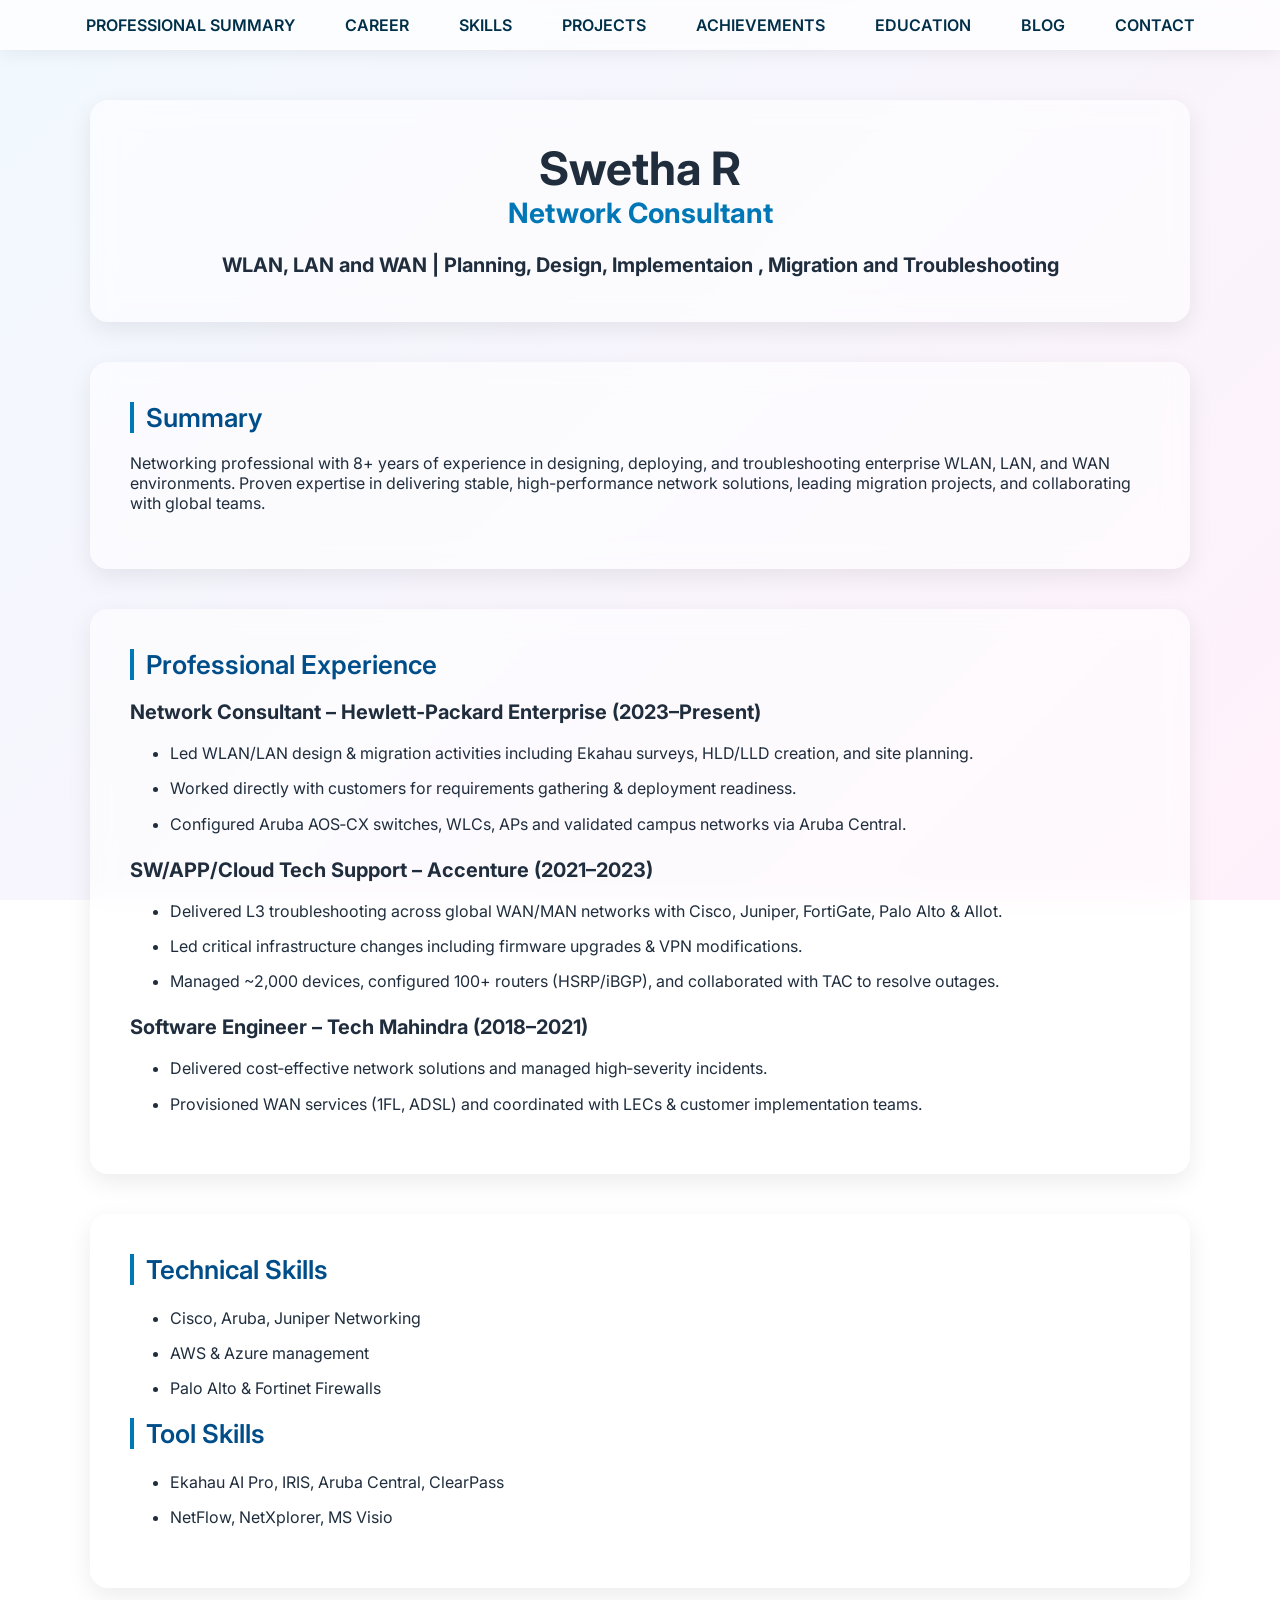
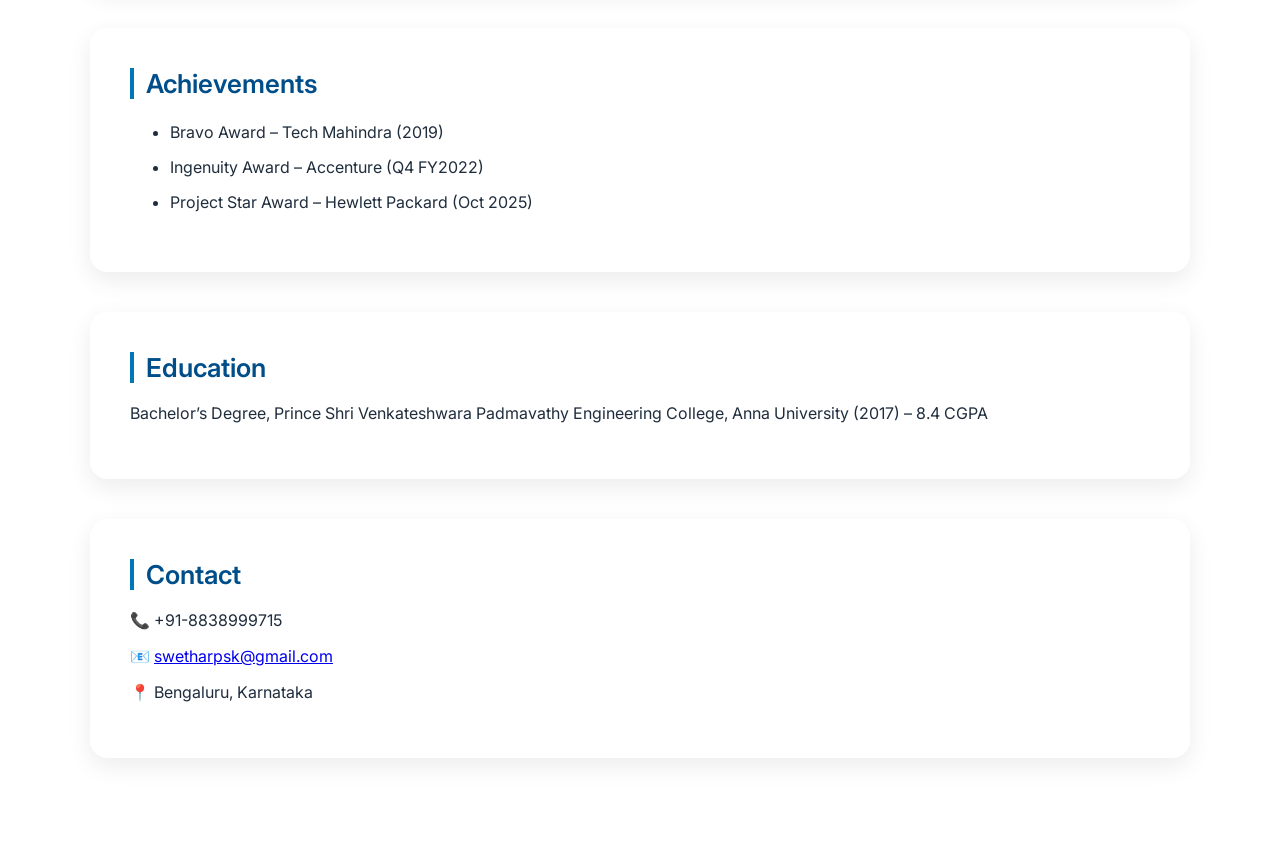
==== index.html @ f4d1d2a9 "Update index.html" ====
<!DOCTYPE html>
<html lang="en">
<head>
    <meta charset="UTF-8">
    <meta name="viewport" content="width=device-width, initial-scale=1.0">
    <title>Swetha R | Network Consultant</title>

    <style>
        @import url('https://fonts.googleapis.com/css2?family=Inter:wght@300;400;600;700&display=swap');

        body {
            margin: 0;
            font-family: 'Inter', sans-serif;
            color: #1f2d3d;
            background:
                linear-gradient(135deg, rgba(240,248,255,0.92), rgba(255,240,250,0.92)),
                url("https://cdn.cs.1worldsync.com/syndication/feeds/hp-ent/inline-content/35/1/B/1B7D9059DB24ADA10C68CAE31B0C0A22C0EBA05C_feature.jpg");
            background-size: cover;
            background-position: center;
            background-attachment: fixed;
        }

       /* NAVIGATION BAR */
        nav {
            position: sticky;
            top: 0;
            background: rgba(255,255,255,0.7);
            backdrop-filter: blur(12px);
            display: flex;
            justify-content: center;
            padding: 15px 0;
            box-shadow: 0 2px 20px rgba(0,0,0,0.08);
            z-index: 999;
        }

        nav a {
            margin: 0 25px;
            text-decoration: none;
            font-weight: 600;
            color: #003049;
            font-size: 16px;
            transition: 0.2s ease;
        }

        nav a:hover {
            color: #0077b6;
        }

        .wrapper {
            max-width: 1100px;
            margin: auto;
            padding: 50px 20px;
        }

        .card {
            background: rgba(255, 255, 255, 0.55);
            backdrop-filter: blur(12px);
            -webkit-backdrop-filter: blur(12px);
            border-radius: 18px;
            padding: 40px;
            margin-bottom: 40px;
            box-shadow: 0 8px 25px rgba(0,0,0,0.08);
            transition: 0.25s ease;
        }

        .card:hover {
            transform: translateY(-4px);
            box-shadow: 0 15px 35px rgba(0,0,0,0.12);
        }

        h1 {
            font-size: 46px;
            margin: 0;
            font-weight: 700;
        }

        h2 {
            font-size: 28px;
            margin-top: 0;
            color: #0077b6;
        }

        h3 {
            margin-bottom: 5px;
            font-size: 20px;
        }

        .section-title {
            font-size: 26px;
            font-weight: 600;
            color: #004e89;
            border-left: 4px solid #0077b6;
            padding-left: 12px;
            margin-bottom: 20px;
        }

        ul li {
            line-height: 1.7;
            margin-bottom: 8px;
        }

        .grid-2 {
            display: grid;
            grid-template-columns: 1fr 1fr;
            gap: 40px;
        }

        @media (max-width: 900px) {
            .grid-2 {
                grid-template-columns: 1fr;
            }

            h1 {
                font-size: 38px;
            }
        }
    </style>
</head>

<body>
    
    <!-- TOP NAVIGATION -->
<nav>
<a href="#about">PROFESSIONAL SUMMARY</a>
<a href="#career">CAREER</a>
<a href="#skills">SKILLS</a>
<a href="#projects">PROJECTS</a>
<a href="#achievements">ACHIEVEMENTS</a>
<a href="#education">EDUCATION</a>
<a href="#blog">BLOG</a>
<a href="#contact">CONTACT</a>
</nav>

    <div class="wrapper">

        <!-- HEADER CARD -->
        <div class="card" style="text-align:center">
            <h1>Swetha R</h1>
            <h2>Network Consultant</h2>
            <h3>WLAN, LAN and WAN | Planning, Design, Implementaion , Migration and Troubleshooting</h3>
        </div>

            <div class="card" id="about">
            <div class="section-title">Summary</div>
                <p>
                    Networking professional with 8+ years of experience in designing, deploying,
                    and troubleshooting enterprise WLAN, LAN, and WAN environments.
                    Proven expertise in delivering stable, high-performance network solutions,
                    leading migration projects, and collaborating with global teams.
                </p>

            </div>

           <div class="card" id="career">
                <div class="section-title">Professional Experience</div>

                <h3>Network Consultant – Hewlett-Packard Enterprise (2023–Present)</h3>
                <ul>
                    <li>Led WLAN/LAN design & migration activities including Ekahau surveys, HLD/LLD creation, and site planning.</li>
                    <li>Worked directly with customers for requirements gathering & deployment readiness.</li>
                    <li>Configured Aruba AOS‑CX switches, WLCs, APs and validated campus networks via Aruba Central.</li>

                </ul>

                <h3>SW/APP/Cloud Tech Support – Accenture (2021–2023)</h3>
                <ul>
                    <li>Delivered L3 troubleshooting across global WAN/MAN networks with Cisco, Juniper, FortiGate, Palo Alto & Allot.</li>
                    <li>Led critical infrastructure changes including firmware upgrades & VPN modifications.</li>
                    <li>Managed ~2,000 devices, configured 100+ routers (HSRP/iBGP), and collaborated with TAC to resolve outages.</li>
                </ul>

                </ul>

                <h3>Software Engineer – Tech Mahindra (2018–2021)</h3>
                <ul>
                    <li>Delivered cost‑effective network solutions and managed high‑severity incidents.</li>
                    <li>Provisioned WAN services (1FL, ADSL) and coordinated with LECs & customer implementation teams.</li>

                </ul>
            </div>

          <div class="card" id="skills">
            <div class="section-title">Technical Skills</div>
                <ul>
                    <li>Cisco, Aruba, Juniper Networking</li>
                    <li>AWS & Azure management</li>
                    <li>Palo Alto & Fortinet Firewalls</li>
                </ul>
              <div class="section-title">Tool Skills</div>
                <ul>
                    <li>Ekahau AI Pro, IRIS, Aruba Central, ClearPass</li>
                    <li>NetFlow, NetXplorer, MS Visio</l
                </ul>
            </div>

<!-- Achievements -->
           <div class="card" id="achievements">
                <div class="section-title">Achievements</div>
                <ul>
                    <li>Bravo Award – Tech Mahindra (2019)</li>
                    <li>Ingenuity Award – Accenture (Q4 FY2022)</li>
                    <li>Project Star Award – Hewlett Packard (Oct 2025)</li>
                </ul>
            </div>

<!-- Education -->
            <div class="card" id="education">
                <div class="section-title">Education</div>
                <p>Bachelor’s Degree, Prince Shri Venkateshwara Padmavathy Engineering College, Anna University (2017) – 8.4 CGPA</p>
            </div>

           <div class="card" id="contact">
                <div class="section-title">Contact</div>
                <p>📞 +91-8838999715</p>
                <p>📧 <a href="mailto:swetharpsk@gmail.com">swetharpsk@gmail.com</a></p>
                <p>📍 Bengaluru, Karnataka</p>
            </div>

        </div>
    </div>
</body>
</html>
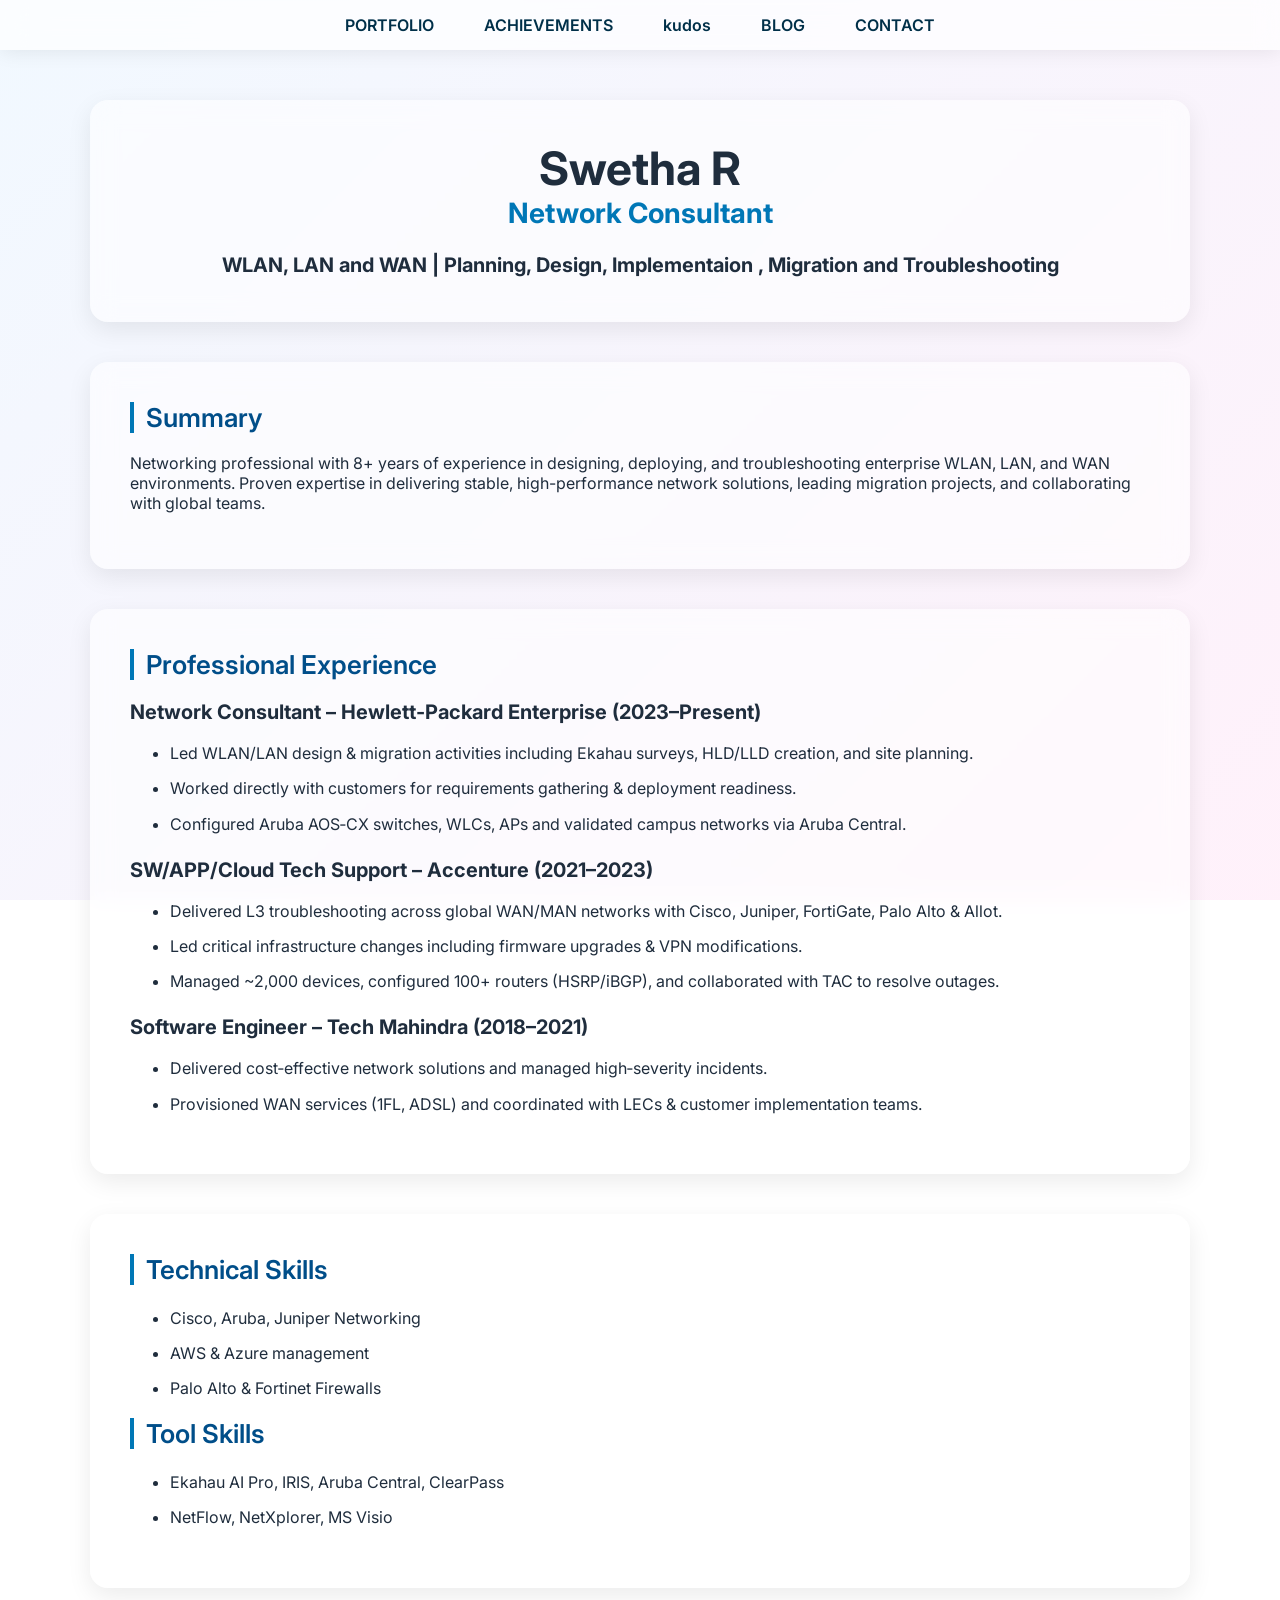
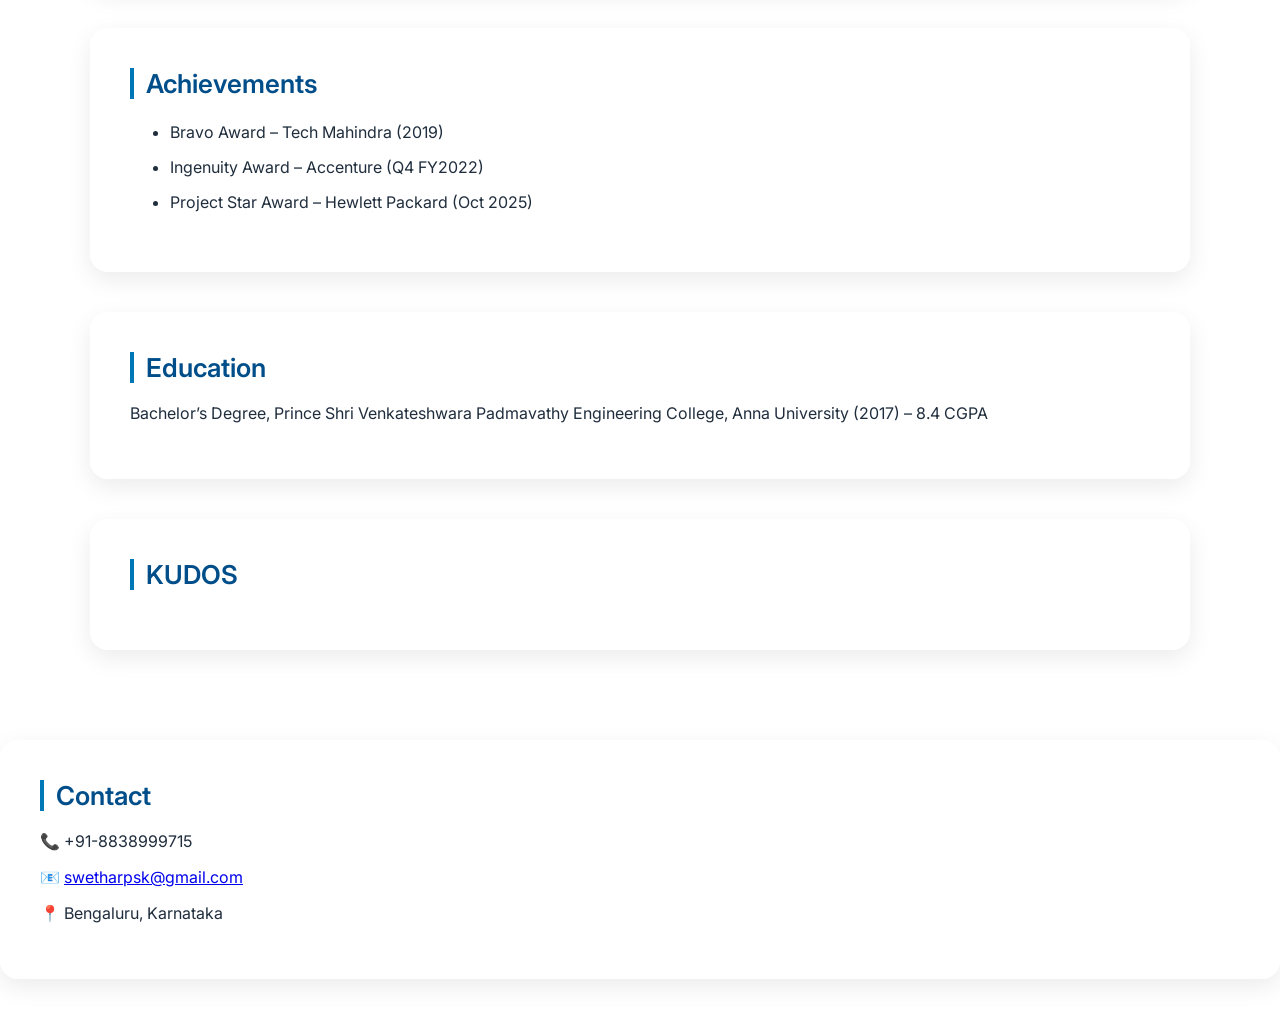
==== commit f6f17767: "Update index.html" ====
--- a/index.html
+++ b/index.html
@@ -121,13 +121,10 @@
     
     <!-- TOP NAVIGATION -->
 <nav>
-<a href="#about">PROFESSIONAL SUMMARY</a>
-<a href="#career">CAREER</a>
-<a href="#skills">SKILLS</a>
-<a href="#projects">PROJECTS</a>
+<a href="#about">PORTFOLIO</a>
 <a href="#achievements">ACHIEVEMENTS</a>
-<a href="#education">EDUCATION</a>
-<a href="#blog">BLOG</a>
+<a href="#kudos">kudos</a>
+<a href="./blog.html">BLOG</a>
 <a href="#contact">CONTACT</a>
 </nav>
 
@@ -151,7 +148,7 @@
 
             </div>
 
-           <div class="card" id="career">
+           <div class="card" id="about">
                 <div class="section-title">Professional Experience</div>
 
                 <h3>Network Consultant – Hewlett-Packard Enterprise (2023–Present)</h3>
@@ -179,7 +176,7 @@
                 </ul>
             </div>
 
-          <div class="card" id="skills">
+          <div class="card" id="about">
             <div class="section-title">Technical Skills</div>
                 <ul>
                     <li>Cisco, Aruba, Juniper Networking</li>
@@ -194,7 +191,7 @@
             </div>
 
 <!-- Achievements -->
-           <div class="card" id="achievements">
+           <div class="card" id="about">
                 <div class="section-title">Achievements</div>
                 <ul>
                     <li>Bravo Award – Tech Mahindra (2019)</li>
@@ -204,9 +201,14 @@
             </div>
 
 <!-- Education -->
-            <div class="card" id="education">
+            <div class="card" id="about">
                 <div class="section-title">Education</div>
                 <p>Bachelor’s Degree, Prince Shri Venkateshwara Padmavathy Engineering College, Anna University (2017) – 8.4 CGPA</p>
+             </div>
+
+           <div class="card" id="kudos">
+                <div class="section-title">KUDOS</div>
+            </div>
             </div>
 
            <div class="card" id="contact">
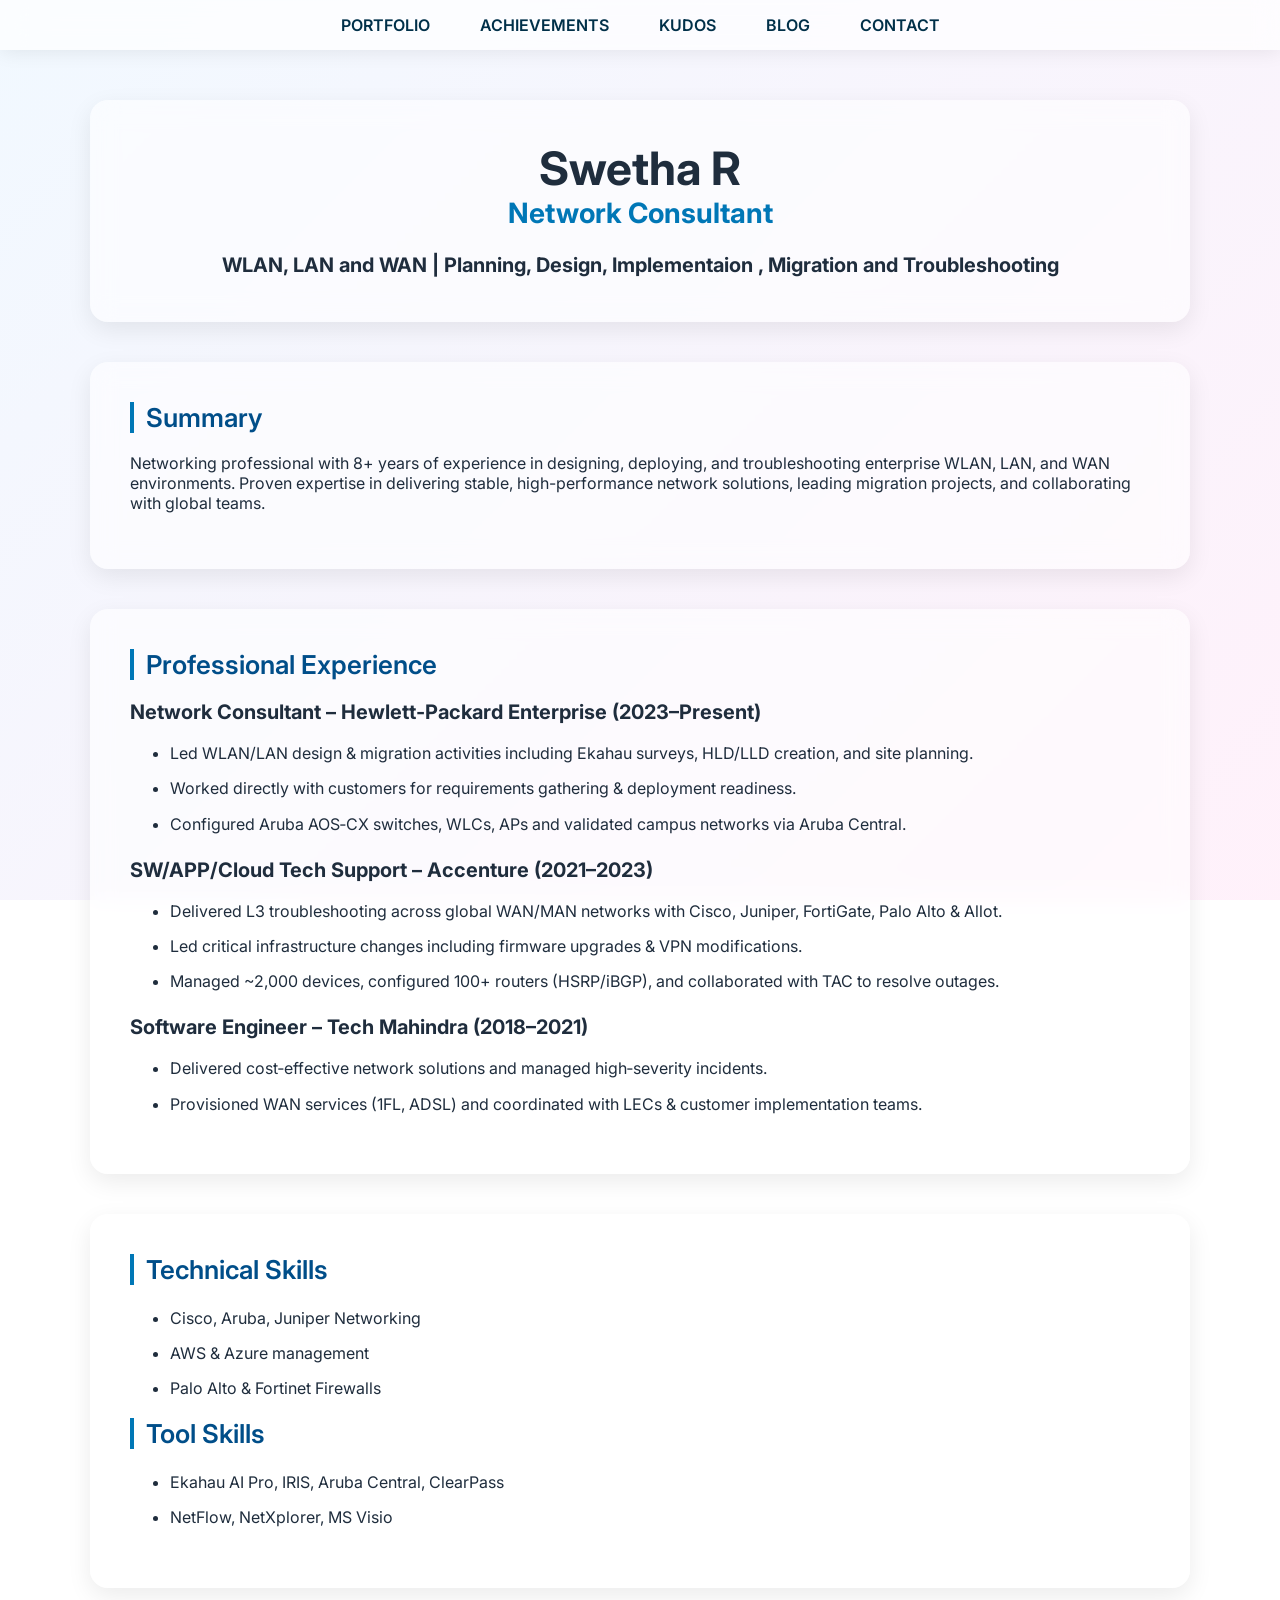
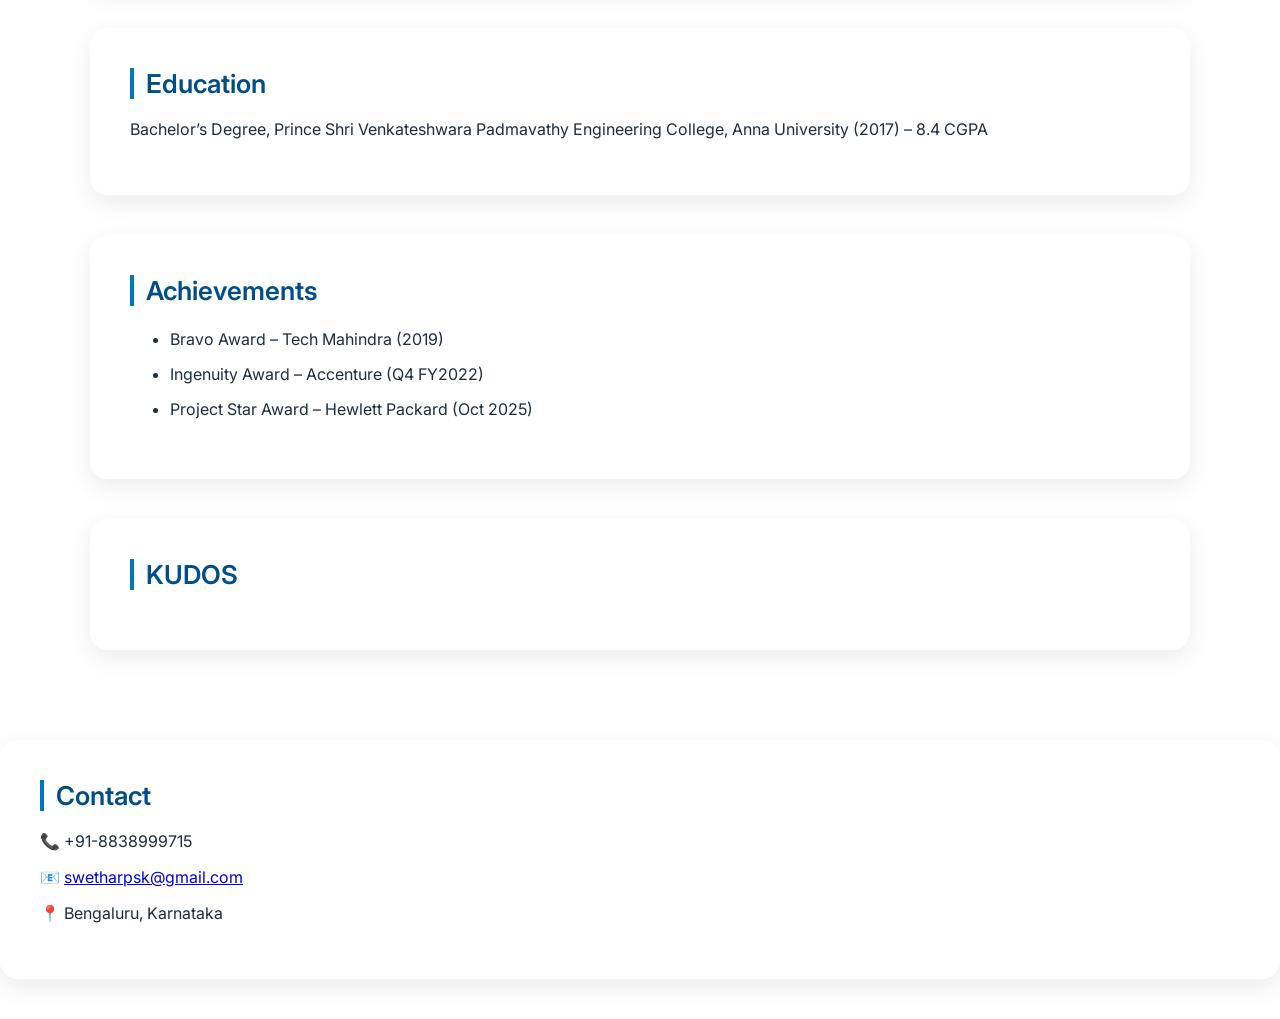
==== commit 0683f4a6: "Update index.html" ====
--- a/index.html
+++ b/index.html
@@ -123,7 +123,7 @@
 <nav>
 <a href="#about">PORTFOLIO</a>
 <a href="#achievements">ACHIEVEMENTS</a>
-<a href="#kudos">kudos</a>
+<a href="#kudos">KUDOS</a>
 <a href="./blog.html">BLOG</a>
 <a href="#contact">CONTACT</a>
 </nav>
@@ -189,23 +189,21 @@
                     <li>NetFlow, NetXplorer, MS Visio</l
                 </ul>
             </div>
-
-<!-- Achievements -->
-           <div class="card" id="about">
-                <div class="section-title">Achievements</div>
-                <ul>
-                    <li>Bravo Award – Tech Mahindra (2019)</li>
-                    <li>Ingenuity Award – Accenture (Q4 FY2022)</li>
-                    <li>Project Star Award – Hewlett Packard (Oct 2025)</li>
-                </ul>
-            </div>
-
 <!-- Education -->
             <div class="card" id="about">
                 <div class="section-title">Education</div>
                 <p>Bachelor’s Degree, Prince Shri Venkateshwara Padmavathy Engineering College, Anna University (2017) – 8.4 CGPA</p>
              </div>
-
+<!-- Achievements -->
+           <div class="card" id="achievements">
+                <div class="section-title">Achievements</div>
+                <ul>
+                    <li>Bravo Award – Tech Mahindra (2019)</li>
+                    <li>Ingenuity Award – Accenture (Q4 FY2022)</li>
+                    <li>Project Star Award – Hewlett Packard (Oct 2025)</li>
+                </ul>
+            </div>
+<!-- KUDOS -->
            <div class="card" id="kudos">
                 <div class="section-title">KUDOS</div>
             </div>
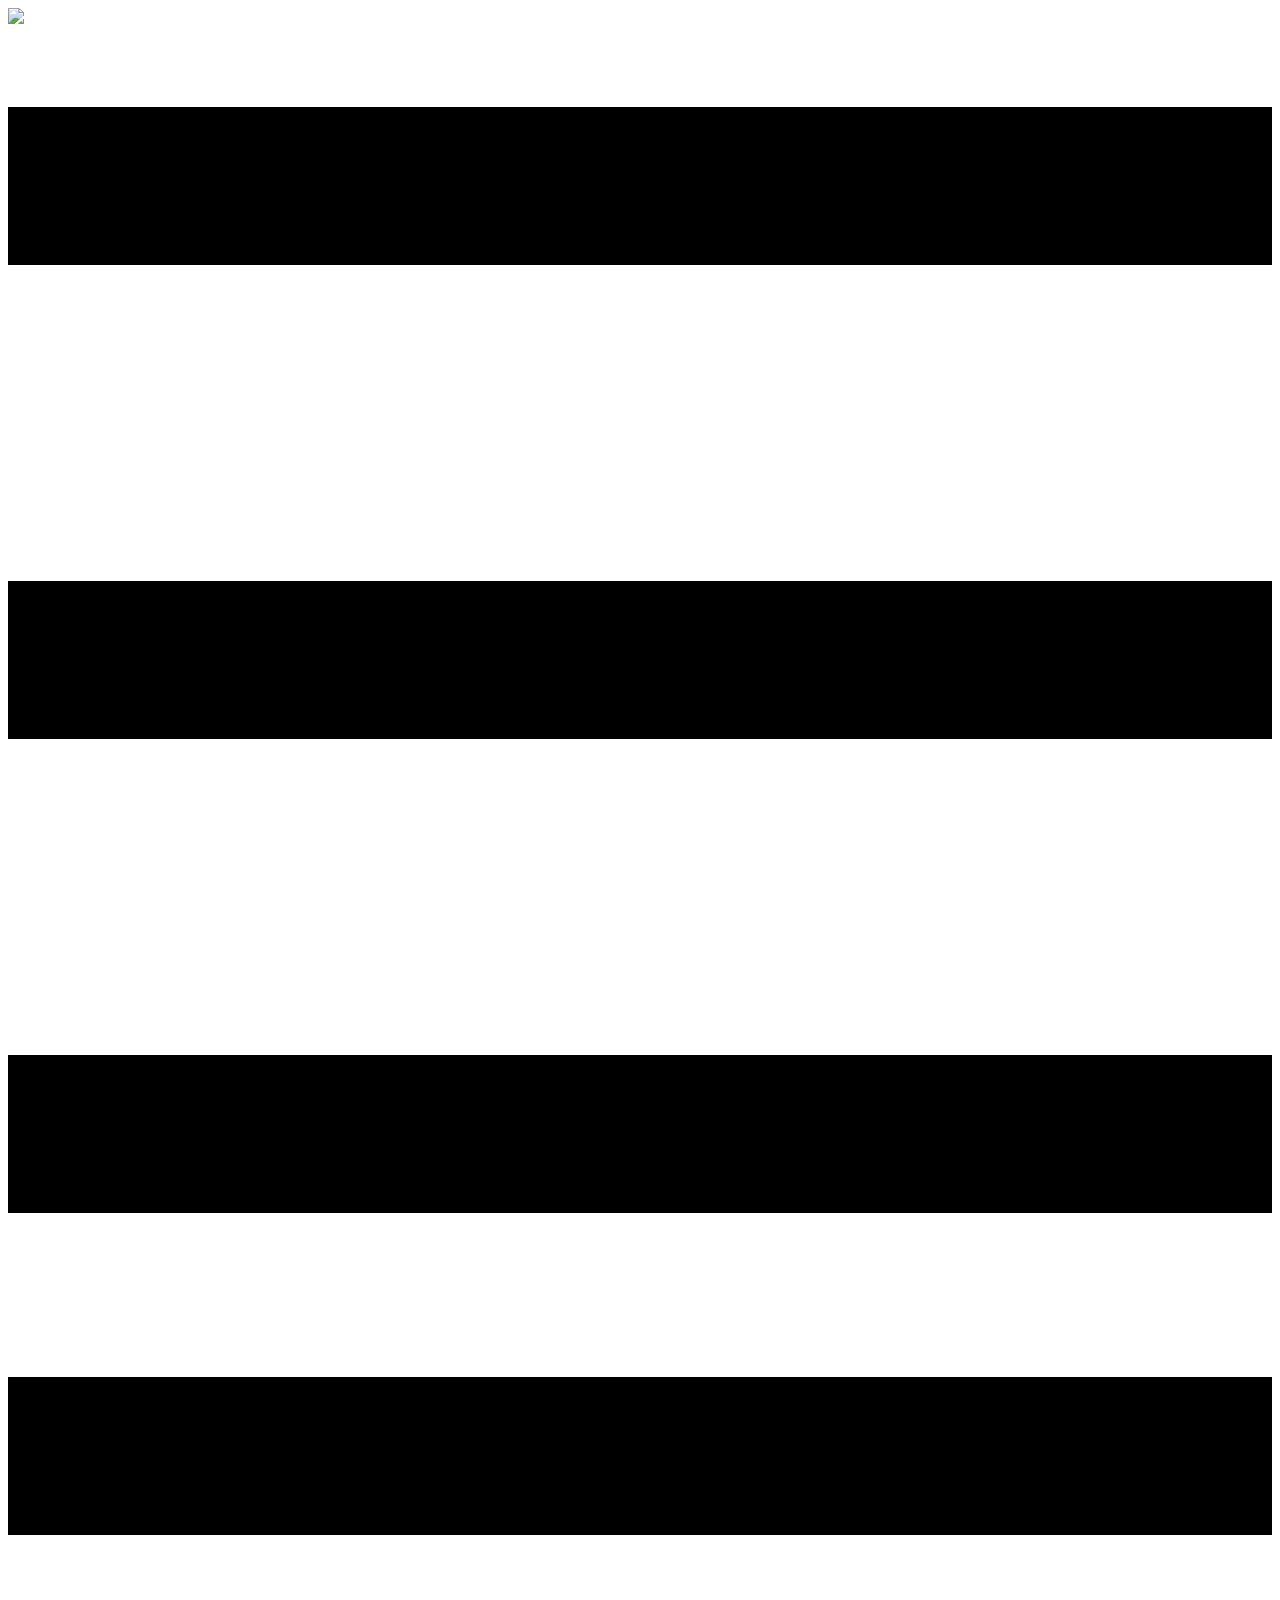
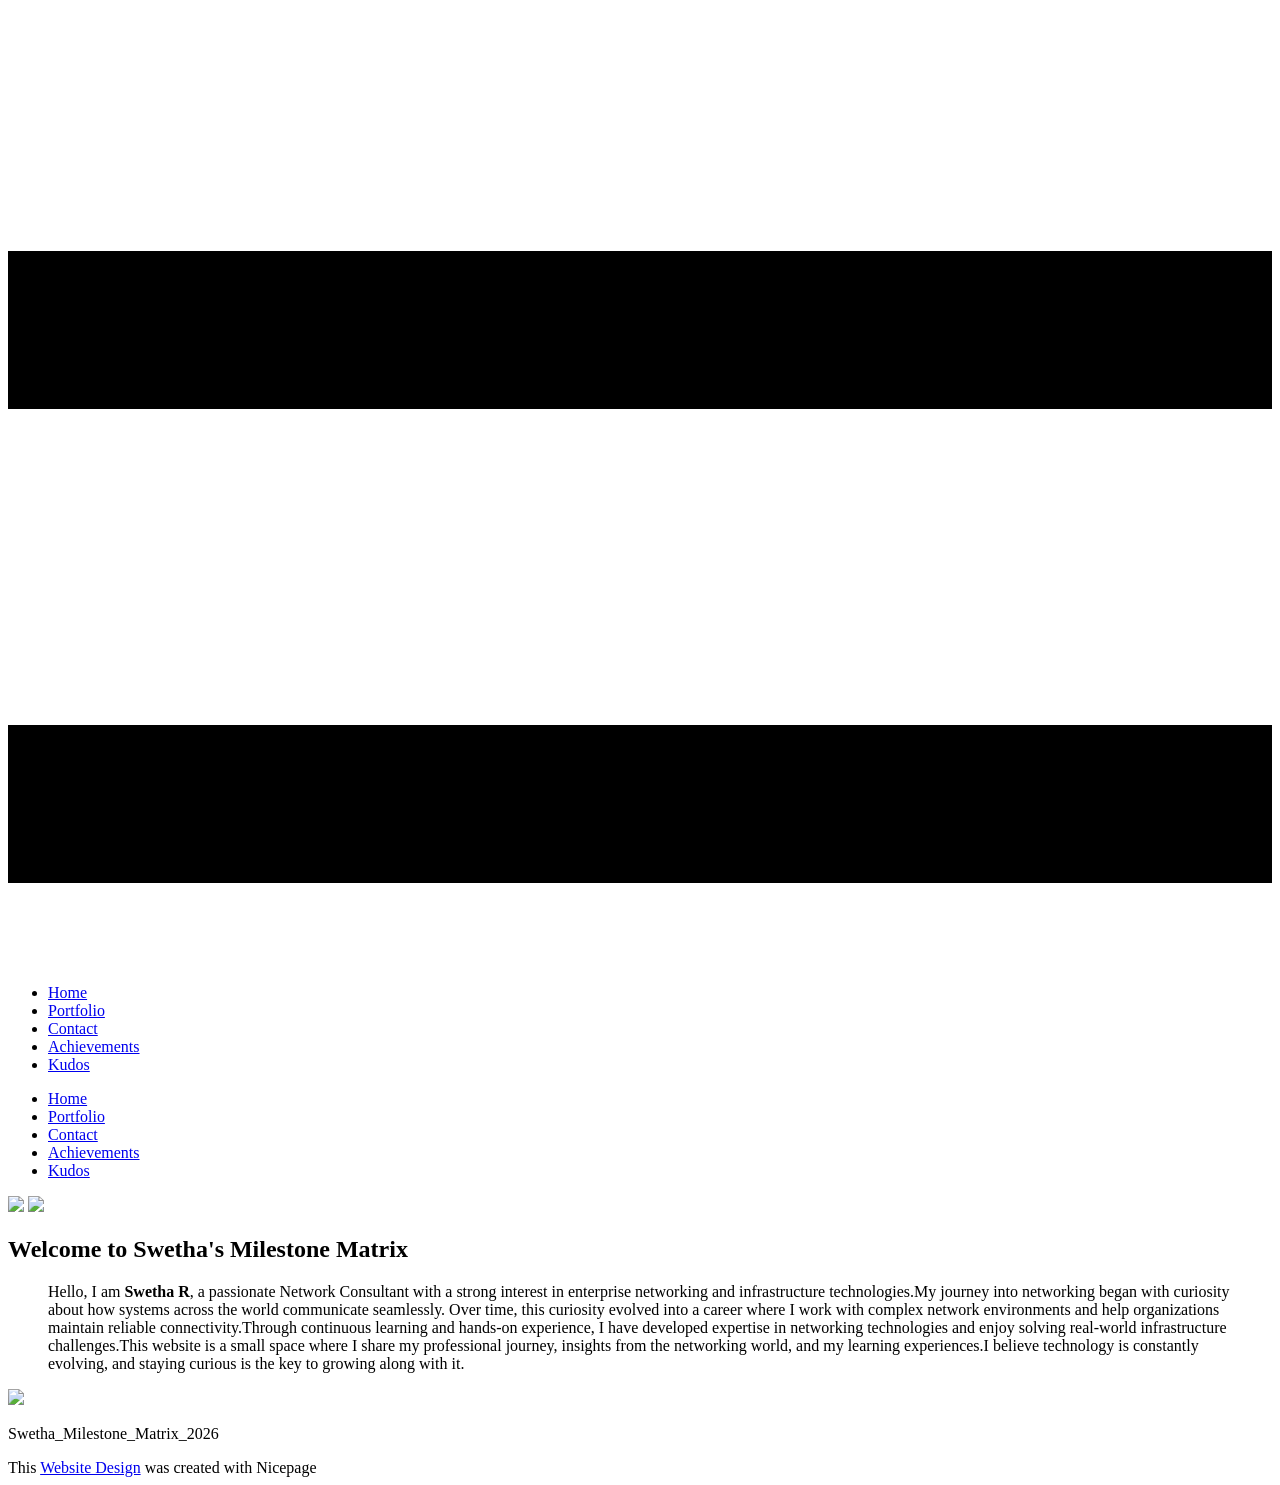
==== commit 5e1f6fa6: "Add files via upload" ====
--- a/index.html
+++ b/index.html
@@ -1,222 +1,87 @@
 <!DOCTYPE html>
-<html lang="en">
-<head>
-    <meta charset="UTF-8">
+<html style="font-size: 16px;" lang="en"><head>
     <meta name="viewport" content="width=device-width, initial-scale=1.0">
-    <title>Swetha R | Network Consultant</title>
-
-    <style>
-        @import url('https://fonts.googleapis.com/css2?family=Inter:wght@300;400;600;700&display=swap');
-
-        body {
-            margin: 0;
-            font-family: 'Inter', sans-serif;
-            color: #1f2d3d;
-            background:
-                linear-gradient(135deg, rgba(240,248,255,0.92), rgba(255,240,250,0.92)),
-                url("https://cdn.cs.1worldsync.com/syndication/feeds/hp-ent/inline-content/35/1/B/1B7D9059DB24ADA10C68CAE31B0C0A22C0EBA05C_feature.jpg");
-            background-size: cover;
-            background-position: center;
-            background-attachment: fixed;
-        }
-
-       /* NAVIGATION BAR */
-        nav {
-            position: sticky;
-            top: 0;
-            background: rgba(255,255,255,0.7);
-            backdrop-filter: blur(12px);
-            display: flex;
-            justify-content: center;
-            padding: 15px 0;
-            box-shadow: 0 2px 20px rgba(0,0,0,0.08);
-            z-index: 999;
-        }
-
-        nav a {
-            margin: 0 25px;
-            text-decoration: none;
-            font-weight: 600;
-            color: #003049;
-            font-size: 16px;
-            transition: 0.2s ease;
-        }
-
-        nav a:hover {
-            color: #0077b6;
-        }
-
-        .wrapper {
-            max-width: 1100px;
-            margin: auto;
-            padding: 50px 20px;
-        }
-
-        .card {
-            background: rgba(255, 255, 255, 0.55);
-            backdrop-filter: blur(12px);
-            -webkit-backdrop-filter: blur(12px);
-            border-radius: 18px;
-            padding: 40px;
-            margin-bottom: 40px;
-            box-shadow: 0 8px 25px rgba(0,0,0,0.08);
-            transition: 0.25s ease;
-        }
-
-        .card:hover {
-            transform: translateY(-4px);
-            box-shadow: 0 15px 35px rgba(0,0,0,0.12);
-        }
-
-        h1 {
-            font-size: 46px;
-            margin: 0;
-            font-weight: 700;
-        }
-
-        h2 {
-            font-size: 28px;
-            margin-top: 0;
-            color: #0077b6;
-        }
-
-        h3 {
-            margin-bottom: 5px;
-            font-size: 20px;
-        }
-
-        .section-title {
-            font-size: 26px;
-            font-weight: 600;
-            color: #004e89;
-            border-left: 4px solid #0077b6;
-            padding-left: 12px;
-            margin-bottom: 20px;
-        }
-
-        ul li {
-            line-height: 1.7;
-            margin-bottom: 8px;
-        }
-
-        .grid-2 {
-            display: grid;
-            grid-template-columns: 1fr 1fr;
-            gap: 40px;
-        }
-
-        @media (max-width: 900px) {
-            .grid-2 {
-                grid-template-columns: 1fr;
-            }
-
-            h1 {
-                font-size: 38px;
-            }
-        }
-    </style>
-</head>
-
-<body>
+    <meta charset="utf-8">
+    <meta name="keywords" content="​Welcome to Swetha&amp;apos;s Milestone Matrix">
+    <meta name="description" content="">
+    <title>Home</title>
+    <link rel="stylesheet" href="nicepage.css" media="screen">
+<link rel="stylesheet" href="index.css" media="screen">
+    <script class="u-script" type="text/javascript" src="jquery.js" defer=""></script>
+    <script class="u-script" type="text/javascript" src="nicepage.js" defer=""></script>
+    <meta name="generator" content="Nicepage 8.3.6, nicepage.com">
     
-    <!-- TOP NAVIGATION -->
-<nav>
-<a href="#about">PORTFOLIO</a>
-<a href="#achievements">ACHIEVEMENTS</a>
-<a href="#kudos">KUDOS</a>
-<a href="./blog.html">BLOG</a>
-<a href="#contact">CONTACT</a>
-</nav>
-
-    <div class="wrapper">
-
-        <!-- HEADER CARD -->
-        <div class="card" style="text-align:center">
-            <h1>Swetha R</h1>
-            <h2>Network Consultant</h2>
-            <h3>WLAN, LAN and WAN | Planning, Design, Implementaion , Migration and Troubleshooting</h3>
+    
+    
+    <link id="u-page-google-font" rel="stylesheet" href="https://fonts.googleapis.com/css2?display=swap&amp;family=Roboto:ital,wght@0,100;0,200;0,300;0,400;0,500;0,600;0,700;0,800;0,900;1,100;1,200;1,300;1,400;1,500;1,600;1,700;1,800;1,900&amp;family=Open+Sans:ital,wght@0,300;0,400;0,500;0,600;0,700;0,800;1,300;1,400;1,500;1,600;1,700;1,800&amp;family=Oswald:wght@200;300;400;500;600;700&amp;family=Merriweather:ital,wght@0,300;0,400;0,500;0,600;0,700;0,800;0,900;1,300;1,400;1,500;1,600;1,700;1,800;1,900&amp;family=Almendra:ital,wght@0,400;0,700;1,400;1,700">
+    <script type="application/ld+json">{
+		"@context": "http://schema.org",
+		"@type": "Organization",
+		"name": "Site1",
+		"logo": "images/s-letter-star-modern-logo-05ed195e-f772-4036-8179-fddad4858b73.jpg"
+}</script>
+    <meta name="theme-color" content="#478ac9">
+    <meta property="og:title" content="Home">
+    <meta property="og:description" content="">
+    <meta property="og:type" content="website">
+  <meta data-intl-tel-input-cdn-path="intlTelInput/"></head>
+  <body data-home-page="Home.html" data-home-page-title="Home" data-path-to-root="./" data-include-products="false" class="u-body u-clearfix u-xl-mode" data-lang="en"><header class="u-clearfix u-header u-header" id="header"><div class="u-clearfix u-sheet u-valign-middle-lg u-valign-middle-md u-valign-middle-sm u-valign-middle-xs u-sheet-1">
+        <a href="#" class="u-image u-logo u-image-1" data-image-width="1080" data-image-height="1080">
+          <img src="images/s-letter-star-modern-logo-05ed195e-f772-4036-8179-fddad4858b73.jpg" class="u-logo-image u-logo-image-1">
+        </a>
+        <nav class="u-menu u-menu-one-level u-offcanvas u-menu-1" role="navigation" aria-label="Menu navigation">
+          <div class="menu-collapse u-custom-font" style="font-size: 1rem; letter-spacing: 0px; font-family: Almendra;">
+            <a class="u-button-style u-custom-left-right-menu-spacing u-custom-padding-bottom u-custom-top-bottom-menu-spacing u-hamburger-link u-nav-link u-text-active-palette-1-base u-text-hover-palette-2-base" href="#" tabindex="-1" aria-label="Open menu" aria-controls="4499">
+              <svg class="u-svg-link" viewBox="0 0 24 24"><use xlink:href="#menu-hamburger"></use></svg>
+              <svg class="u-svg-content" version="1.1" id="menu-hamburger" viewBox="0 0 16 16" x="0px" y="0px" xmlns:xlink="http://www.w3.org/1999/xlink" xmlns="http://www.w3.org/2000/svg"><g><rect y="1" width="16" height="2"></rect><rect y="7" width="16" height="2"></rect><rect y="13" width="16" height="2"></rect>
+</g></svg>
+            </a>
+          </div>
+          <div class="u-custom-menu u-nav-container">
+            <ul class="u-custom-font u-nav u-unstyled u-nav-1" role="menubar"><li role="none" class="u-nav-item"><a role="menuitem" class="u-button-style u-nav-link u-text-active-palette-1-base u-text-hover-palette-2-base u-nav-link-2" href="./">Home</a>
+</li><li role="none" class="u-nav-item"><a role="menuitem" class="u-button-style u-nav-link u-text-active-palette-1-base u-text-hover-palette-2-base u-nav-link-2" href="Portfolio.html">Portfolio</a>
+</li><li role="none" class="u-nav-item"><a role="menuitem" class="u-button-style u-nav-link u-text-active-palette-1-base u-text-hover-palette-2-base u-nav-link-2" href="Contact.html">Contact</a>
+</li><li role="none" class="u-nav-item"><a role="menuitem" class="u-button-style u-nav-link u-text-active-palette-1-base u-text-hover-palette-2-base u-nav-link-2" href="Achievements.html">Achievements</a>
+</li><li role="none" class="u-nav-item"><a role="menuitem" class="u-button-style u-nav-link u-text-active-palette-1-base u-text-hover-palette-2-base u-nav-link-2" href="Kudos.html">Kudos</a>
+</li></ul>
+          </div>
+          <div class="u-custom-menu u-nav-container-collapse" id="4499" role="region" aria-label="Menu panel">
+            <div class="u-black u-container-style u-inner-container-layout u-opacity u-opacity-95 u-sidenav">
+              <div class="u-inner-container-layout u-sidenav-overflow">
+                <div class="u-menu-close" tabindex="-1" aria-label="Close menu"></div>
+                <ul class="u-align-center u-nav u-popupmenu-items u-unstyled u-nav-2" role="menubar"><li role="none" class="u-nav-item"><a role="menuitem" class="u-button-style u-nav-link" href="./">Home</a>
+</li><li role="none" class="u-nav-item"><a role="menuitem" class="u-button-style u-nav-link" href="Portfolio.html">Portfolio</a>
+</li><li role="none" class="u-nav-item"><a role="menuitem" class="u-button-style u-nav-link" href="Contact.html">Contact</a>
+</li><li role="none" class="u-nav-item"><a role="menuitem" class="u-button-style u-nav-link" href="Achievements.html">Achievements</a>
+</li><li role="none" class="u-nav-item"><a role="menuitem" class="u-button-style u-nav-link" href="Kudos.html">Kudos</a>
+</li></ul>
+              </div>
+            </div>
+            <div class="u-black u-menu-overlay u-opacity u-opacity-70"></div>
+          </div>
+        </nav>
+      </div></header>
+    <section class="u-clearfix u-palette-4-light-3 u-section-1" id="block-2">
+      <div class="u-clearfix u-sheet u-valign-middle-lg u-valign-middle-sm u-sheet-1">
+        <img class="u-image u-image-1" src="images/network.jpg" data-image-width="1600" data-image-height="993">
+        <img class="u-image u-image-2" src="images/Swetha_R_portfolio.jpeg" data-image-width="1200" data-image-height="1600" data-custom-animation="{&quot;animation&quot;:{&quot;XXL&quot;:{&quot;steps&quot;:[],&quot;hidden&quot;:false,&quot;start&quot;:{&quot;at&quot;:&quot;bottom&quot;,&quot;off&quot;:0},&quot;end&quot;:{&quot;at&quot;:&quot;top&quot;,&quot;off&quot;:0}},&quot;XL&quot;:{&quot;steps&quot;:[{&quot;dist&quot;:0.5,&quot;skip&quot;:0,&quot;blur&quot;:0,&quot;sticky&quot;:false,&quot;fixed&quot;:true,&quot;mx&quot;:0,&quot;my&quot;:0,&quot;op&quot;:0,&quot;rot&quot;:0,&quot;sx&quot;:1,&quot;sy&quot;:1,&quot;bgy&quot;:0},{&quot;dist&quot;:0.5,&quot;skip&quot;:0,&quot;blur&quot;:0,&quot;sticky&quot;:false,&quot;fixed&quot;:true,&quot;mx&quot;:0,&quot;my&quot;:0,&quot;op&quot;:0,&quot;rot&quot;:0,&quot;sx&quot;:1,&quot;sy&quot;:1,&quot;bgy&quot;:0}],&quot;hidden&quot;:false,&quot;start&quot;:{&quot;at&quot;:&quot;middle&quot;,&quot;off&quot;:&quot;&quot;},&quot;end&quot;:{&quot;at&quot;:&quot;top&quot;,&quot;off&quot;:0}},&quot;LG&quot;:{&quot;steps&quot;:[],&quot;hidden&quot;:false,&quot;start&quot;:{&quot;at&quot;:&quot;bottom&quot;,&quot;off&quot;:0},&quot;end&quot;:{&quot;at&quot;:&quot;top&quot;,&quot;off&quot;:0}},&quot;MD&quot;:{&quot;steps&quot;:[],&quot;hidden&quot;:false,&quot;start&quot;:{&quot;at&quot;:&quot;bottom&quot;,&quot;off&quot;:0},&quot;end&quot;:{&quot;at&quot;:&quot;top&quot;,&quot;off&quot;:0}},&quot;SM&quot;:{&quot;steps&quot;:[],&quot;hidden&quot;:true,&quot;start&quot;:{&quot;at&quot;:&quot;bottom&quot;,&quot;off&quot;:0},&quot;end&quot;:{&quot;at&quot;:&quot;top&quot;,&quot;off&quot;:0}},&quot;XS&quot;:{&quot;steps&quot;:[],&quot;hidden&quot;:true,&quot;start&quot;:{&quot;at&quot;:&quot;bottom&quot;,&quot;off&quot;:0},&quot;end&quot;:{&quot;at&quot;:&quot;top&quot;,&quot;off&quot;:0}}},&quot;container&quot;:&quot;&quot;}">
+        <div class="u-align-left u-container-align-left u-container-style u-custom-color-1 u-group u-group-1">
+          <div class="u-container-layout u-valign-middle-lg u-valign-middle-md u-valign-middle-sm u-valign-middle-xs u-container-layout-1">
+            <h2 class="u-custom-font u-font-oswald u-text u-text-custom-color-2 u-text-1"> Welcome to Swetha's Milestone Matrix&nbsp;</h2>
+            <blockquote class="u-custom-font u-font-merriweather u-text u-text-2"> Hello, I am&nbsp;<b>Swetha R</b>, a passionate Network Consultant with a strong interest in enterprise networking and infrastructure technologies.My journey into networking began with curiosity about how systems across the world communicate seamlessly. Over time, this curiosity evolved into a career where I work with complex network environments and help organizations maintain reliable connectivity.Through continuous learning and hands-on experience, I have developed expertise in networking technologies and enjoy solving real-world infrastructure challenges.This website is a small space where I share my professional journey, insights from the networking world, and my learning experiences.I believe technology is constantly evolving, and staying curious is the key to growing along with it.
+            </blockquote>
+          </div>
         </div>
-
-            <div class="card" id="about">
-            <div class="section-title">Summary</div>
-                <p>
-                    Networking professional with 8+ years of experience in designing, deploying,
-                    and troubleshooting enterprise WLAN, LAN, and WAN environments.
-                    Proven expertise in delivering stable, high-performance network solutions,
-                    leading migration projects, and collaborating with global teams.
-                </p>
-
-            </div>
-
-           <div class="card" id="about">
-                <div class="section-title">Professional Experience</div>
-
-                <h3>Network Consultant – Hewlett-Packard Enterprise (2023–Present)</h3>
-                <ul>
-                    <li>Led WLAN/LAN design & migration activities including Ekahau surveys, HLD/LLD creation, and site planning.</li>
-                    <li>Worked directly with customers for requirements gathering & deployment readiness.</li>
-                    <li>Configured Aruba AOS‑CX switches, WLCs, APs and validated campus networks via Aruba Central.</li>
-
-                </ul>
-
-                <h3>SW/APP/Cloud Tech Support – Accenture (2021–2023)</h3>
-                <ul>
-                    <li>Delivered L3 troubleshooting across global WAN/MAN networks with Cisco, Juniper, FortiGate, Palo Alto & Allot.</li>
-                    <li>Led critical infrastructure changes including firmware upgrades & VPN modifications.</li>
-                    <li>Managed ~2,000 devices, configured 100+ routers (HSRP/iBGP), and collaborated with TAC to resolve outages.</li>
-                </ul>
-
-                </ul>
-
-                <h3>Software Engineer – Tech Mahindra (2018–2021)</h3>
-                <ul>
-                    <li>Delivered cost‑effective network solutions and managed high‑severity incidents.</li>
-                    <li>Provisioned WAN services (1FL, ADSL) and coordinated with LECs & customer implementation teams.</li>
-
-                </ul>
-            </div>
-
-          <div class="card" id="about">
-            <div class="section-title">Technical Skills</div>
-                <ul>
-                    <li>Cisco, Aruba, Juniper Networking</li>
-                    <li>AWS & Azure management</li>
-                    <li>Palo Alto & Fortinet Firewalls</li>
-                </ul>
-              <div class="section-title">Tool Skills</div>
-                <ul>
-                    <li>Ekahau AI Pro, IRIS, Aruba Central, ClearPass</li>
-                    <li>NetFlow, NetXplorer, MS Visio</l
-                </ul>
-            </div>
-<!-- Education -->
-            <div class="card" id="about">
-                <div class="section-title">Education</div>
-                <p>Bachelor’s Degree, Prince Shri Venkateshwara Padmavathy Engineering College, Anna University (2017) – 8.4 CGPA</p>
-             </div>
-<!-- Achievements -->
-           <div class="card" id="achievements">
-                <div class="section-title">Achievements</div>
-                <ul>
-                    <li>Bravo Award – Tech Mahindra (2019)</li>
-                    <li>Ingenuity Award – Accenture (Q4 FY2022)</li>
-                    <li>Project Star Award – Hewlett Packard (Oct 2025)</li>
-                </ul>
-            </div>
-<!-- KUDOS -->
-           <div class="card" id="kudos">
-                <div class="section-title">KUDOS</div>
-            </div>
-            </div>
-
-           <div class="card" id="contact">
-                <div class="section-title">Contact</div>
-                <p>📞 +91-8838999715</p>
-                <p>📧 <a href="mailto:swetharpsk@gmail.com">swetharpsk@gmail.com</a></p>
-                <p>📍 Bengaluru, Karnataka</p>
-            </div>
-
-        </div>
-    </div>
-</body>
-</html>
+        <img class="u-image u-image-3" src="https://cdn.britannica.com/61/214561-050-1C1E4A57/fiber-optic-cables-connected-to-computer-network-server.jpg" data-image-width="1600" data-image-height="1067">
+      </div>
+    </section>
+    
+    
+    
+    <footer class="u-align-center u-clearfix u-container-align-center u-footer u-grey-80 u-footer" id="footer"><div class="u-clearfix u-sheet u-sheet-1">
+        <p class="u-small-text u-text u-text-variant u-text-1">Swetha_Milestone_Matrix_2026 </p>
+      </div></footer>
+    <section class="u-backlink u-clearfix u-grey-80"> This <a href="https://nicepage.com/website-design">Website Design</a> was created with Nicepage 
+    </section>
+  
+</body></html>
